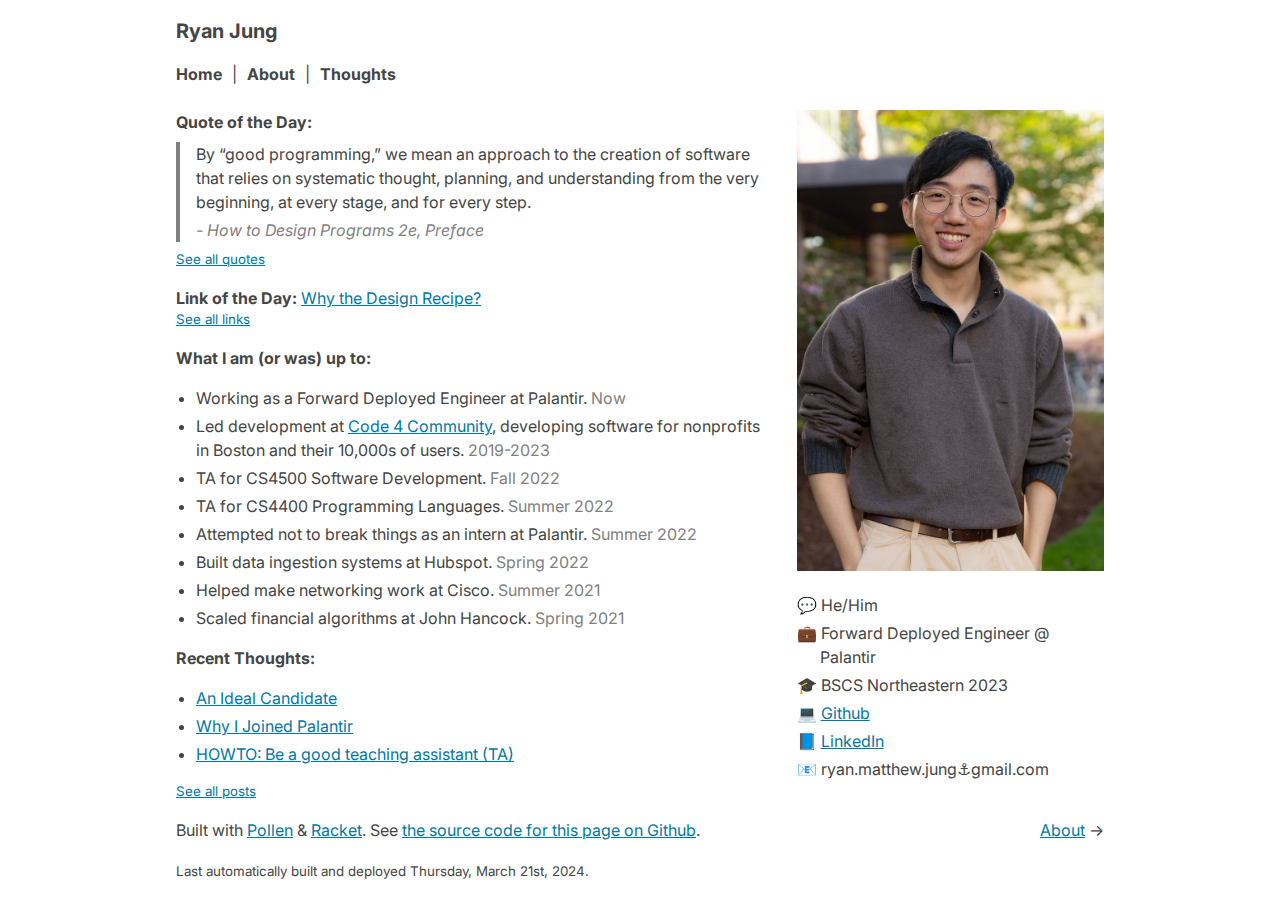
==== index.html @ 74470416 "Deploying to gh-pages from @ rymaju/pollen-ryanjung.dev@a0421ef2e1d9c6aee26527069a8cf80bea2c0106 🚀" ====
<!DOCTYPE html>
<html lang="en">
  <head>
    <meta charset="UTF-8">
    <meta http-equiv="x-ua-compatible" content="ie=edge">

    <meta name="viewport" content="width=device-width, initial-scale=1, shrink-to-fit=no">
    <meta name="description" content="My personal site, a web blog about software development, functional programming, and programming languages.">

    <meta data-react-helmet="true" property="og:title" content="Home">
    <meta data-react-helmet="true" property="og:description" content="My personal site, a web blog about software development, functional programming, and programming languages.">
    <meta data-react-helmet="true" property="og:type" content="website">

    <meta data-react-helmet="true" name="twitter:card" content="summary">
    <meta data-react-helmet="true" name="twitter:title" content="Home">
    <meta data-react-helmet="true" name="twitter:description" content="My personal site, a web blog about software development, functional programming, and programming languages.">

    <title>Home</title>
    <link rel="stylesheet" type="text/css" href="/styles.css" />

    <script async src="https://www.googletagmanager.com/gtag/js?id=G-8GNFS4T3Y0"></script>
    <script>
     window.dataLayer = window.dataLayer || [];
     function gtag(){dataLayer.push(arguments);}
     gtag('js', new Date());

     gtag('config', 'G-8GNFS4T3Y0');
    </script>
  </head>
<body class="lang-racket">
      <div class="centered-content-container">
        <header>
          <h1 class="my-name">Ryan Jung</h1>
          <ul class="nav-links">
            <li>
              <a href="/index.html">Home</a>
            </li>
            <li>
              <a href="/about.html">About</a>
            </li>
            <li>
              <a href="/thoughts">Thoughts</a>
            </li>
          </ul>
        </header>
        <main>
          <root><div class="two-column-container"><section class="column-1"><section style="margin-bottom:1em;"><strong>Quote of the Day:</strong>
<blockquote>By “good programming,” we mean an approach to the creation of software that relies on systematic thought, planning, and understanding from the very beginning, at every stage, and for every step. <em>- How to Design Programs 2e, Preface</em></blockquote>
<small style="display:block;"><a href="/thoughts/quotes.html">See all quotes</a></small></section>

<section style="margin-bottom:1em;"><strong>Link of the Day:</strong>
<a href="https://felleisen.org/matthias/Thoughts/The_Design_Recipe.html">Why the Design Recipe?</a>
<small style="display:block;"><a href="/thoughts/links.html">See all links</a></small></section>

<section><strong>What I am (or was) up to:</strong>
<ul><li>Working as a Forward Deployed Engineer at Palantir. <span style="color:gray">Now</span></li>
<li>Led development at <a href="https://c4cneu.com">Code 4 Community</a>, developing software for nonprofits in Boston and their 10,000s of users. <span style="color:gray">2019-2023</span></li>
<li>TA for CS4500 Software Development. <span style="color:gray">Fall 2022</span></li>
<li>TA for CS4400 Programming Languages. <span style="color:gray">Summer 2022</span></li>
<li>Attempted not to break things as an intern at Palantir. <span style="color:gray">Summer 2022</span></li>
<li>Built data ingestion systems at Hubspot. <span style="color:gray">Spring 2022</span></li>
<li>Helped make networking work at Cisco. <span style="color:gray">Summer 2021</span></li>
<li>Scaled financial algorithms at John Hancock. <span style="color:gray">Spring 2021</span></li></ul></section>

<section><strong>Recent Thoughts:</strong>
<ul class="toc"><li><a href="/thoughts/an-ideal-candidate.html">An Ideal Candidate</a></li><li><a href="/thoughts/why-palantir.html">Why I Joined Palantir</a></li><li><a href="/thoughts/howto-ta.html">HOWTO: Be a good teaching assistant (TA)</a></li></ul>

<small style="display:block;"><a href="/thoughts">See all posts</a></small></section>
</section>
  <section class="column-2"><div class="profile"><img alt="Ryan Jung" class="my-ugly-mug" src="/spring-ryan.jpg"/>
<ul class="emoji-list"><li>💬 He/Him</li>
<li>💼 Forward Deployed Engineer @ Palantir</li>
<li>🎓 BSCS Northeastern 2023</li>
<li>💻 <a href="https://github.com/rymaju/">Github</a></li>
<li>📘 <a href="https://www.linkedin.com/in/ryanmjung/">LinkedIn</a></li>
<li>📧 ryan.matthew.jung⚓gmail.com</li></ul></div></section></div>
</root>
        </main>

        <footer>
          <p>

          <span style="float:right;"><a href="/about.html">About</a> -></span>
          </p>
          <p>
            Built with <a href="https://docs.racket-lang.org/pollen/">Pollen</a> & <a href="https://racket-lang.org/">Racket</a>. See <a href="https://github.com/rymaju/pollen-ryanjung.dev/blob/main/src/index.html.pm">the source code for this page on Github</a>.
          </p>
          <p>
            <small>
              Last automatically built and deployed Thursday, March 21st, 2024.
            </small>
          </p>
        </footer>
</body>

</html>
---- styles.css ----
/* a minimalist set of CSS resets */
/*@import url("https://fonts.googleapis.com/css2?family=Lora:ital,wght@0,400;0,700;1,400;1,700&display=swap");*/
@import url("https://fonts.googleapis.com/css2?family=Inter:wght@100;200;300;400;500;700;900&family=Roboto+Mono:wght@400;700&display=swap");

:root {
  --font-sans: "Inter", ui-sans-serif, system-ui, -apple-system,
    BlinkMacSystemFont, "Segoe UI", Roboto, "Helvetica Neue", Arial, "Noto Sans",
    sans-serif, "Apple Color Emoji", "Segoe UI Emoji", "Segoe UI Symbol",
    "Noto Color Emoji";
  --font-serif: /*"Lora",*/ ui-serif, Georgia, Cambria, "Times New Roman", Times,
    serif;
  --font-mono: "Roboto Mono", ui-monospace, SFMono-Regular, Menlo, Monaco,
    Consolas, "Liberation Mono", "Courier New", monospace;
  --font-display: "Playfair Display", "Lora", ui-serif, Georgia, Cambria,
    "Times New Roman", Times, serif;
  font-family: var(--font-sans);

  --prose-max-width: 60ch;
}

/* default to border-box */
html {
  box-sizing: border-box;
  font-size: 16px;
}

*,
*:before,
*:after {
  box-sizing: inherit;
}

/* adjust typography defaults */
body {
  margin-block: 1em;
  margin-inset: 0.5em;
  line-height: 1.5;
  color: #454545;
}

ol,
ul {
padding-inline-start: 20px;
}

li {
  margin-bottom: 0.25em;
}

/* images and videos max out at full width */
img,
video {
  height: auto;
  max-width: 100%;
}

.quote-list {
  list-style: none;
  padding-left: 0;
  margin-top: 0;
}
.quote-list > li {
  margin-bottom: 16px;
}

blockquote {
  border-left: gray solid 4px;
  margin-inline: 0;
  padding-inline-start: 1em;
  margin-block: 0.5em;
}

.emoji-list {
list-style: none;
padding-inline: 0;
}
.emoji-list > li {
text-indent: -23px;
padding-left: 23px;
}

blockquote > em {
display: block;
color: gray;
margin-top: 0.25em;
}

pre, code {
border-radius: 4px;
background-color: #eee;
font-family: var(--font-mono);
}

code {
  padding-left: 2px;
  padding-right: 2px;
}

pre {
padding: 1em;
overflow-x: auto;
}

article {
margin-bottom: 2em;
}

article li,
article p,
article hr {
max-width: min(var(--prose-max-width), 100%);
}

article hr {
  margin-inline-start: 0;
  margin-block: 2em;
}


.nav-links {
  list-style: none;
  padding-left: 0;
}

.nav-links > li {
  display: inline;
}

.nav-links > li > a {
  display: inline;
  font-weight: bold;
  color: inherit;
  text-decoration: none;
}

.nav-links > li > a:active,
.nav-links > li > a:hover {
  text-decoration: underline;

  /* text-decoration-style: underline; */
}

.nav-links > li:not(:last-child):after {
  --nav-link-gap: 6px;
  content: "|";
  margin-left: var(--nav-link-gap);
  margin-right: var(--nav-link-gap);
}

.my-name {
  font-size: 20px;
  margin-bottom: 0;
}

.my-name > a {
  display: inline;
  font-weight: bold;
  color: inherit;
  text-decoration: none;
}

.my-name > a:active,
.my-name > a:hover {
  color: inherit;
  text-decoration: underline;

  /* text-decoration-style: underline; */
}
.my-name > a:visited {
color: inherit;
}

.my-ugly-mug {
  object-fit: cover;
  object-position: center top;
  aspect-ratio: 2 / 3;
}
.profile {
width: min(100%, 400px);
margin-inline: auto;
}

.two-column-container {
  display: flex;
  gap: 24px;
}

.column-1 {
width: 66%;
}
.column-2 {
  width: 34%;
}

@media screen and (max-width: 720px) {
  .two-column-container {
    flex-direction: column-reverse;
  }
  .column-1 {
    width: 100%;
  }
  .column-2 {
    width: 100%;
  }
  .prose {
    max-width: 100%;
  }
  .my-ugly-mug {
    aspect-ratio: 1 / 1;
  }

}

.centered-content-container {
  width: min(960px, 100%);
  display: block;
  margin: auto;
  padding-left: 1em;
  padding-right: 1em;
}
#age {
  font-family: var(--font-mono);
}

.bio {
  text-align: right;
}


a {
  /* text-decoration: none; */
  color: #07a;
}

a:hover,
a:active {
  /* text-decoration: underline; */
}

a:visited {
  color: #941352;
}

header {
  margin-bottom: 24px;
}

.preamble {
  margin-bottom: 24px;
}

.prose > p:first-child {
  margin-top: 0;
}

.big-bold {
  font-size: 1.05rem;
  font-weight: bold;
}

.image-caption {
  display: block;
  text-align: center;
}

.post-list-item h2 {
  margin-bottom: 0;
}
.post-list-item header {
  margin-bottom: 0;
}
.post-list-item p {
  margin-top: 0;
}

h1 {
  font-size: 2.5em;
}

h1,
h2,
h3,
h4,
h5,
h6 {
  margin-top: 0.5rem;
  margin-bottom: 0.5rem;
}

.blog-post {
  max-width: var(--prose-max-width);
}

.blog-list h2 {
  font-size: 1.2em;
}

.blog-list {
  max-width: var(--prose-max-width);
  list-style: none;
  padding-left: 0;
}

.video {
  overflow: hidden;
  /* 16:9 aspect ratio */
  padding-top: 56.25%;
  position: relative;
}
.video iframe {
  border: 0;
  height: 100%;
  left: 0;
  position: absolute;
  top: 0;
  width: 100%;
}
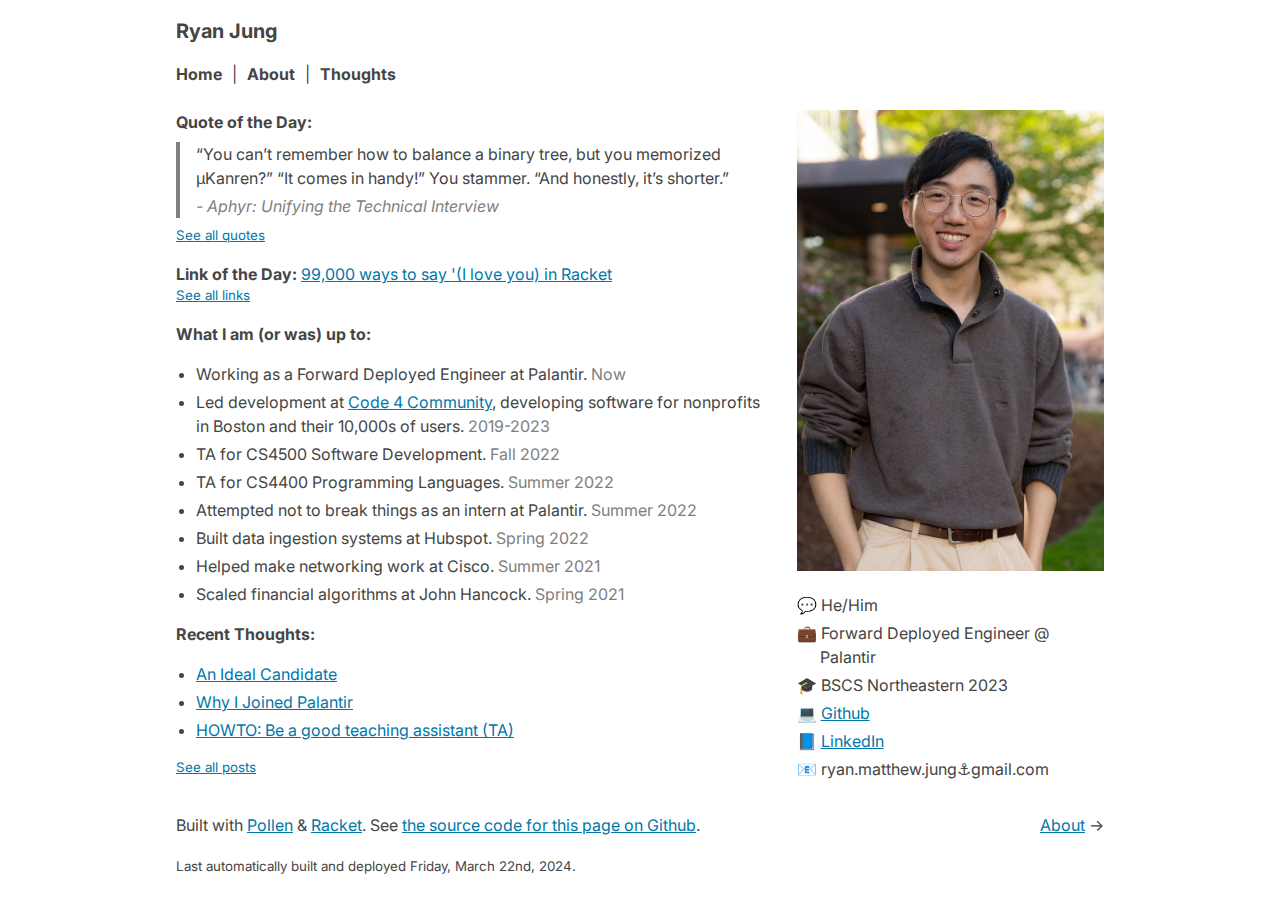
==== commit c4cc6ea7: "Deploying to gh-pages from @ rymaju/pollen-ryanjung.dev@a0421ef2e1d9c6aee26527069a8cf80bea2c0106 🚀" ====
--- a/index.html
+++ b/index.html
@@ -45,11 +45,12 @@
         </header>
         <main>
           <root><div class="two-column-container"><section class="column-1"><section style="margin-bottom:1em;"><strong>Quote of the Day:</strong>
-<blockquote>By “good programming,” we mean an approach to the creation of software that relies on systematic thought, planning, and understanding from the very beginning, at every stage, and for every step. <em>- How to Design Programs 2e, Preface</em></blockquote>
+<blockquote>“You can’t remember how to balance a binary tree, but you memorized µKanren?”
+     “It comes in handy!” You stammer. “And honestly, it’s shorter.” <em>- Aphyr: Unifying the Technical Interview</em></blockquote>
 <small style="display:block;"><a href="/thoughts/quotes.html">See all quotes</a></small></section>
 
 <section style="margin-bottom:1em;"><strong>Link of the Day:</strong>
-<a href="https://felleisen.org/matthias/Thoughts/The_Design_Recipe.html">Why the Design Recipe?</a>
+<a href="https://io.livecode.ch/learn/namin/icfp2017-artifact-auas7pp">99,000 ways to say '(I love you) in Racket</a>
 <small style="display:block;"><a href="/thoughts/links.html">See all links</a></small></section>
 
 <section><strong>What I am (or was) up to:</strong>
@@ -87,7 +88,7 @@
           </p>
           <p>
             <small>
-              Last automatically built and deployed Thursday, March 21st, 2024.
+              Last automatically built and deployed Friday, March 22nd, 2024.
             </small>
           </p>
         </footer>
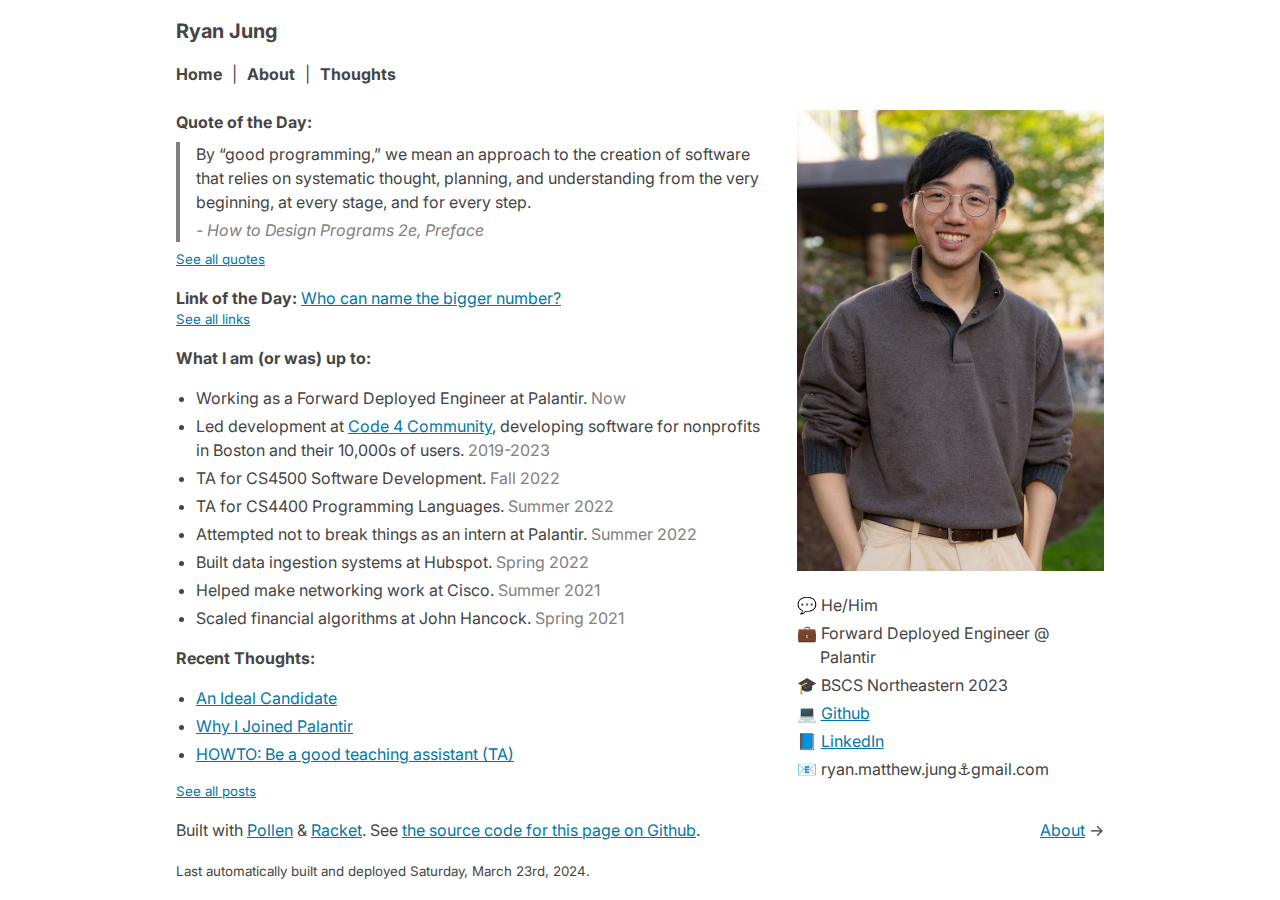
==== commit f4b21f58: "Deploying to gh-pages from @ rymaju/pollen-ryanjung.dev@a0421ef2e1d9c6aee26527069a8cf80bea2c0106 🚀" ====
--- a/index.html
+++ b/index.html
@@ -45,12 +45,11 @@
         </header>
         <main>
           <root><div class="two-column-container"><section class="column-1"><section style="margin-bottom:1em;"><strong>Quote of the Day:</strong>
-<blockquote>“You can’t remember how to balance a binary tree, but you memorized µKanren?”
-     “It comes in handy!” You stammer. “And honestly, it’s shorter.” <em>- Aphyr: Unifying the Technical Interview</em></blockquote>
+<blockquote>By “good programming,” we mean an approach to the creation of software that relies on systematic thought, planning, and understanding from the very beginning, at every stage, and for every step. <em>- How to Design Programs 2e, Preface</em></blockquote>
 <small style="display:block;"><a href="/thoughts/quotes.html">See all quotes</a></small></section>
 
 <section style="margin-bottom:1em;"><strong>Link of the Day:</strong>
-<a href="https://io.livecode.ch/learn/namin/icfp2017-artifact-auas7pp">99,000 ways to say '(I love you) in Racket</a>
+<a href="https://www.scottaaronson.com/writings/bignumbers.html">Who can name the bigger number?</a>
 <small style="display:block;"><a href="/thoughts/links.html">See all links</a></small></section>
 
 <section><strong>What I am (or was) up to:</strong>
@@ -88,7 +87,7 @@
           </p>
           <p>
             <small>
-              Last automatically built and deployed Friday, March 22nd, 2024.
+              Last automatically built and deployed Saturday, March 23rd, 2024.
             </small>
           </p>
         </footer>
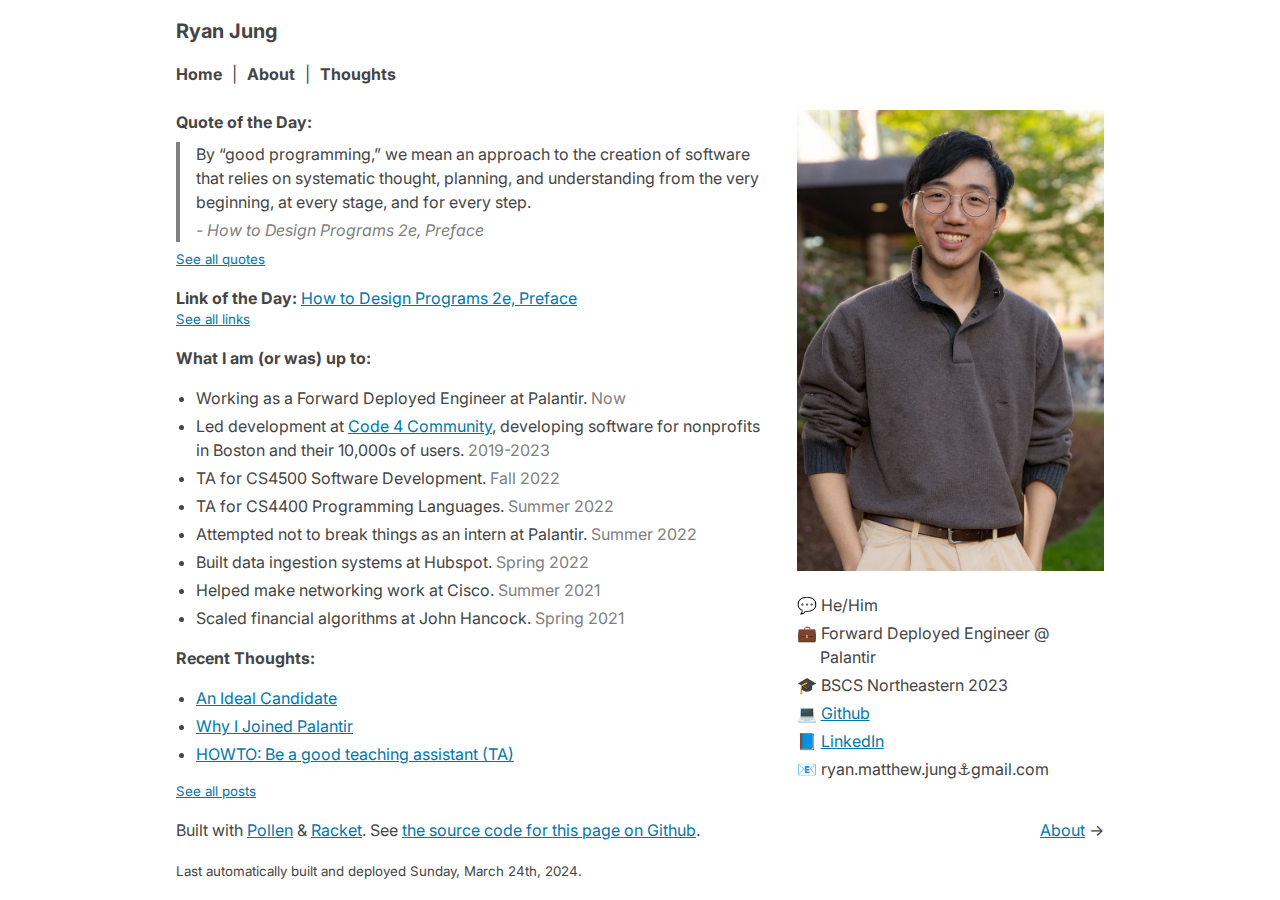
==== commit 871564ec: "Deploying to gh-pages from @ rymaju/pollen-ryanjung.dev@a0421ef2e1d9c6aee26527069a8cf80bea2c0106 🚀" ====
--- a/index.html
+++ b/index.html
@@ -49,7 +49,7 @@
 <small style="display:block;"><a href="/thoughts/quotes.html">See all quotes</a></small></section>
 
 <section style="margin-bottom:1em;"><strong>Link of the Day:</strong>
-<a href="https://www.scottaaronson.com/writings/bignumbers.html">Who can name the bigger number?</a>
+<a href="https://htdp.org/2018-01-06/Book/part_preface.html">How to Design Programs 2e, Preface</a>
 <small style="display:block;"><a href="/thoughts/links.html">See all links</a></small></section>
 
 <section><strong>What I am (or was) up to:</strong>
@@ -87,7 +87,7 @@
           </p>
           <p>
             <small>
-              Last automatically built and deployed Saturday, March 23rd, 2024.
+              Last automatically built and deployed Sunday, March 24th, 2024.
             </small>
           </p>
         </footer>
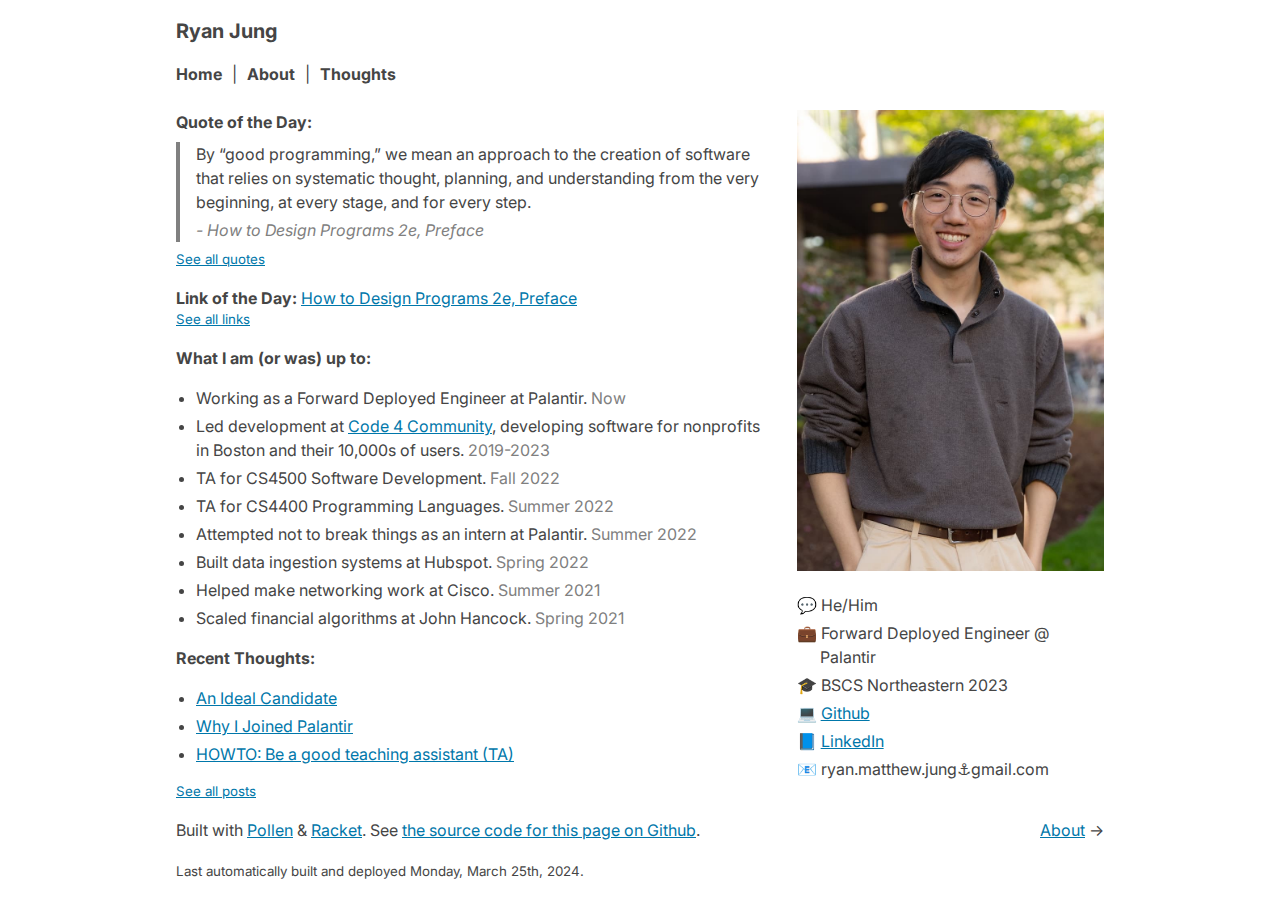
==== commit 332a849d: "Deploying to gh-pages from @ rymaju/pollen-ryanjung.dev@a0421ef2e1d9c6aee26527069a8cf80bea2c0106 🚀" ====
--- a/index.html
+++ b/index.html
@@ -87,7 +87,7 @@
           </p>
           <p>
             <small>
-              Last automatically built and deployed Sunday, March 24th, 2024.
+              Last automatically built and deployed Monday, March 25th, 2024.
             </small>
           </p>
         </footer>
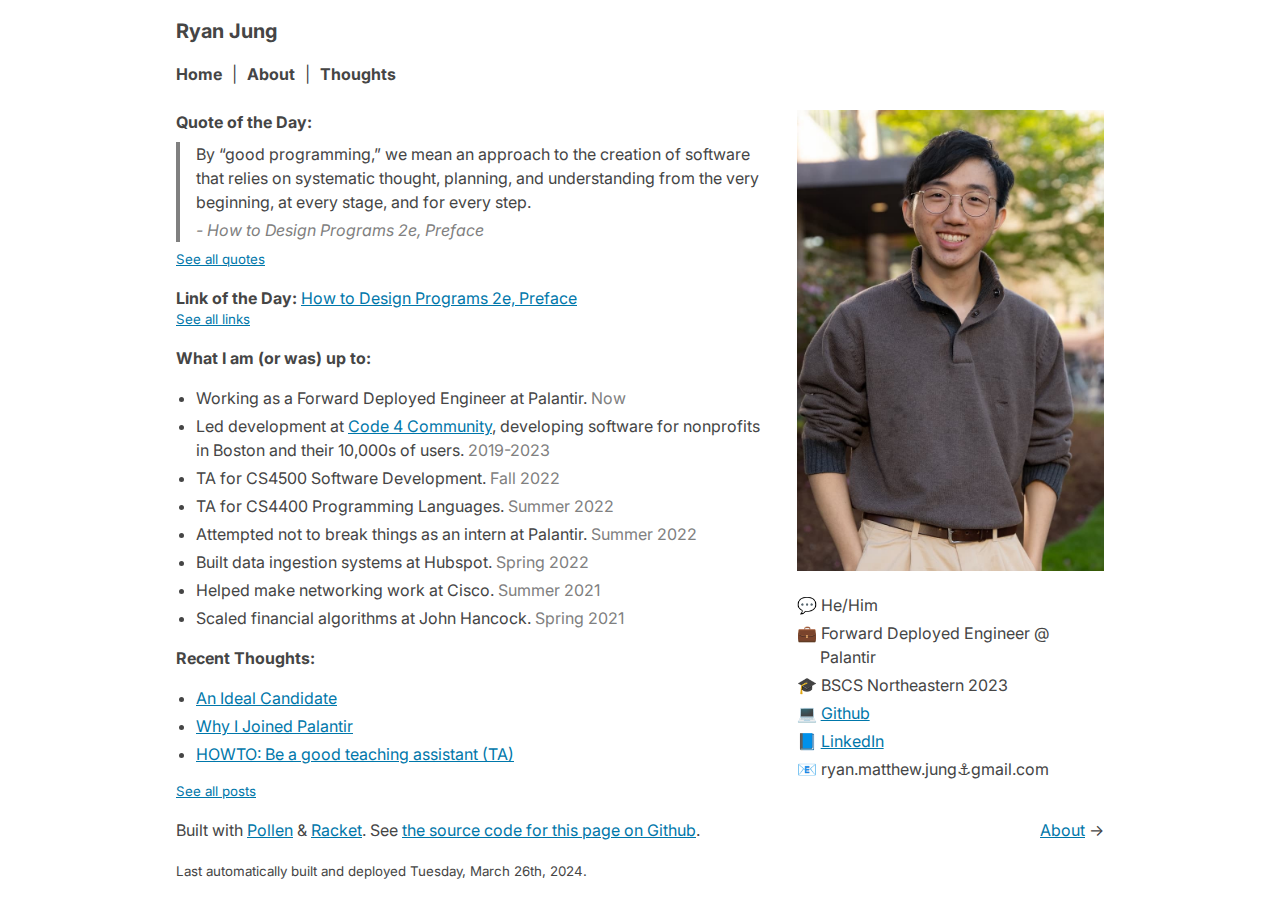
==== commit 45a2aa73: "Deploying to gh-pages from @ rymaju/pollen-ryanjung.dev@a0421ef2e1d9c6aee26527069a8cf80bea2c0106 🚀" ====
--- a/index.html
+++ b/index.html
@@ -87,7 +87,7 @@
           </p>
           <p>
             <small>
-              Last automatically built and deployed Monday, March 25th, 2024.
+              Last automatically built and deployed Tuesday, March 26th, 2024.
             </small>
           </p>
         </footer>
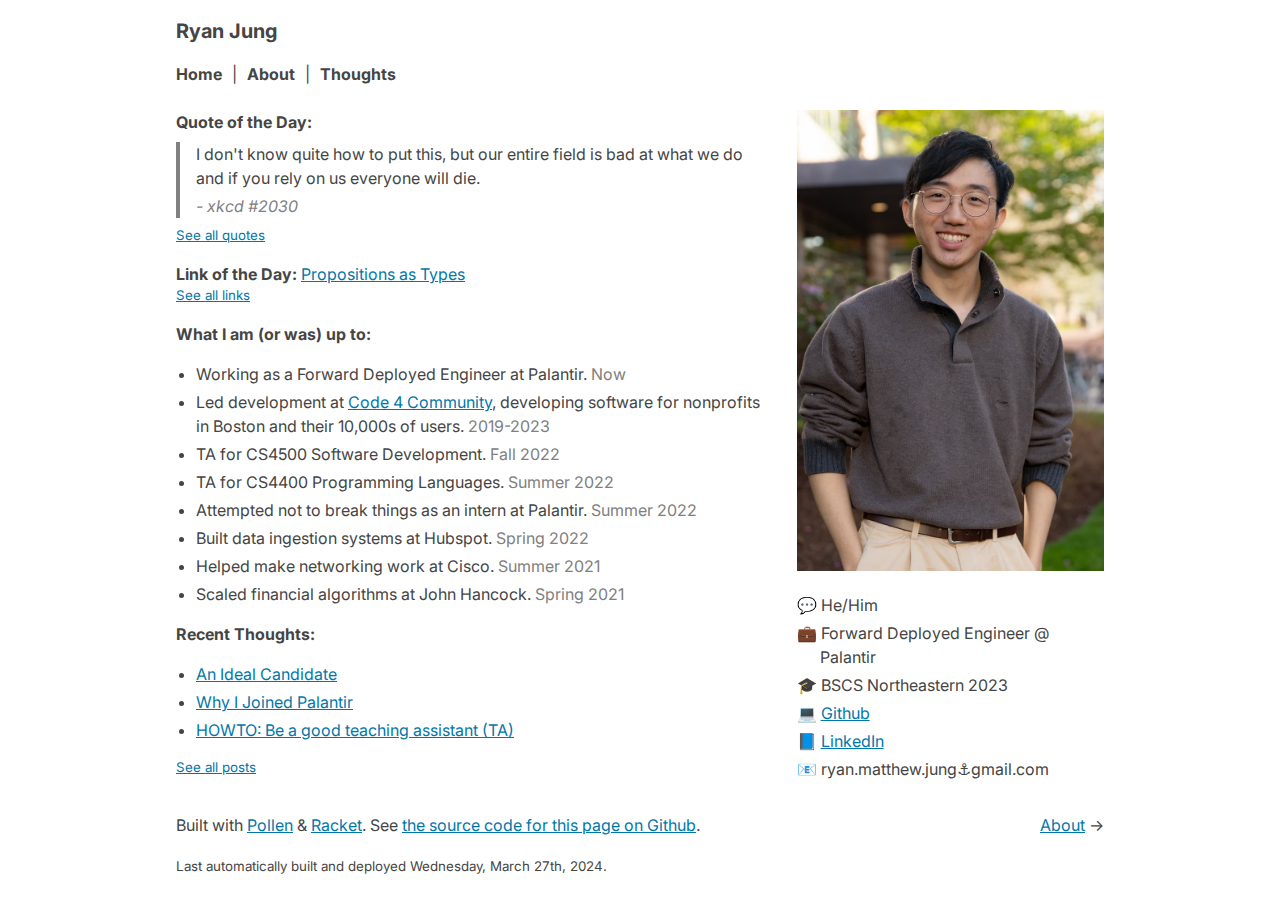
==== commit be60cbf2: "Deploying to gh-pages from @ rymaju/pollen-ryanjung.dev@a0421ef2e1d9c6aee26527069a8cf80bea2c0106 🚀" ====
--- a/index.html
+++ b/index.html
@@ -45,11 +45,11 @@
         </header>
         <main>
           <root><div class="two-column-container"><section class="column-1"><section style="margin-bottom:1em;"><strong>Quote of the Day:</strong>
-<blockquote>By “good programming,” we mean an approach to the creation of software that relies on systematic thought, planning, and understanding from the very beginning, at every stage, and for every step. <em>- How to Design Programs 2e, Preface</em></blockquote>
+<blockquote>I don't know quite how to put this, but our entire field is bad at what we do and if you rely on us everyone will die. <em>- xkcd #2030</em></blockquote>
 <small style="display:block;"><a href="/thoughts/quotes.html">See all quotes</a></small></section>
 
 <section style="margin-bottom:1em;"><strong>Link of the Day:</strong>
-<a href="https://htdp.org/2018-01-06/Book/part_preface.html">How to Design Programs 2e, Preface</a>
+<a href="https://www.youtube.com/watch?v=IOiZatlZtGU">Propositions as Types</a>
 <small style="display:block;"><a href="/thoughts/links.html">See all links</a></small></section>
 
 <section><strong>What I am (or was) up to:</strong>
@@ -87,7 +87,7 @@
           </p>
           <p>
             <small>
-              Last automatically built and deployed Tuesday, March 26th, 2024.
+              Last automatically built and deployed Wednesday, March 27th, 2024.
             </small>
           </p>
         </footer>
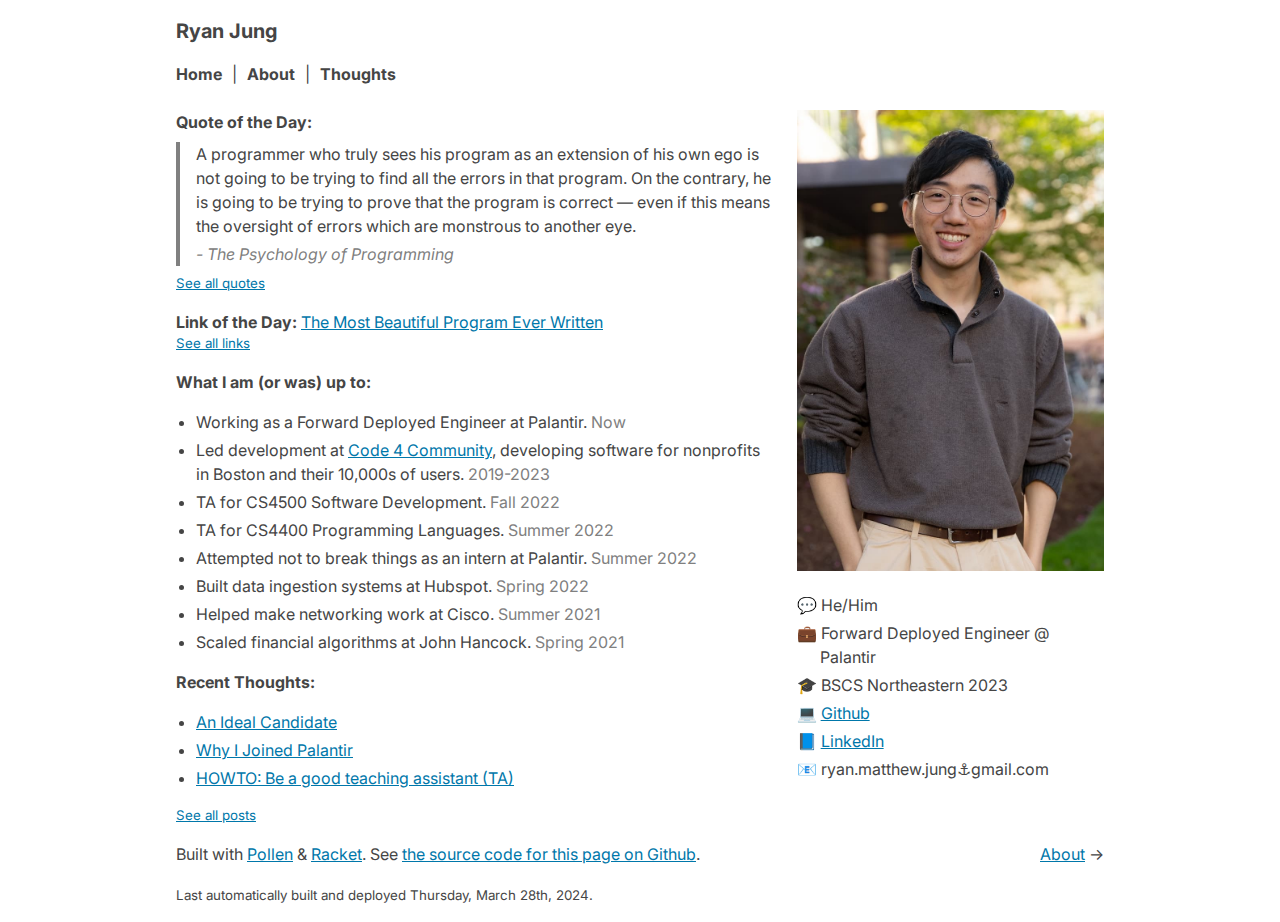
==== commit 784a2a3c: "Deploying to gh-pages from @ rymaju/pollen-ryanjung.dev@a0421ef2e1d9c6aee26527069a8cf80bea2c0106 🚀" ====
--- a/index.html
+++ b/index.html
@@ -45,11 +45,11 @@
         </header>
         <main>
           <root><div class="two-column-container"><section class="column-1"><section style="margin-bottom:1em;"><strong>Quote of the Day:</strong>
-<blockquote>I don't know quite how to put this, but our entire field is bad at what we do and if you rely on us everyone will die. <em>- xkcd #2030</em></blockquote>
+<blockquote>A programmer who truly sees his program as an extension of his own ego is not going to be trying to find all the errors in that program. On the contrary, he is going to be trying to prove that the program is correct — even if this means the oversight of errors which are monstrous to another eye. <em>- The Psychology of Programming</em></blockquote>
 <small style="display:block;"><a href="/thoughts/quotes.html">See all quotes</a></small></section>
 
 <section style="margin-bottom:1em;"><strong>Link of the Day:</strong>
-<a href="https://www.youtube.com/watch?v=IOiZatlZtGU">Propositions as Types</a>
+<a href="https://www.youtube.com/watch?v=OyfBQmvr2Hc">The Most Beautiful Program Ever Written</a>
 <small style="display:block;"><a href="/thoughts/links.html">See all links</a></small></section>
 
 <section><strong>What I am (or was) up to:</strong>
@@ -87,7 +87,7 @@
           </p>
           <p>
             <small>
-              Last automatically built and deployed Wednesday, March 27th, 2024.
+              Last automatically built and deployed Thursday, March 28th, 2024.
             </small>
           </p>
         </footer>
